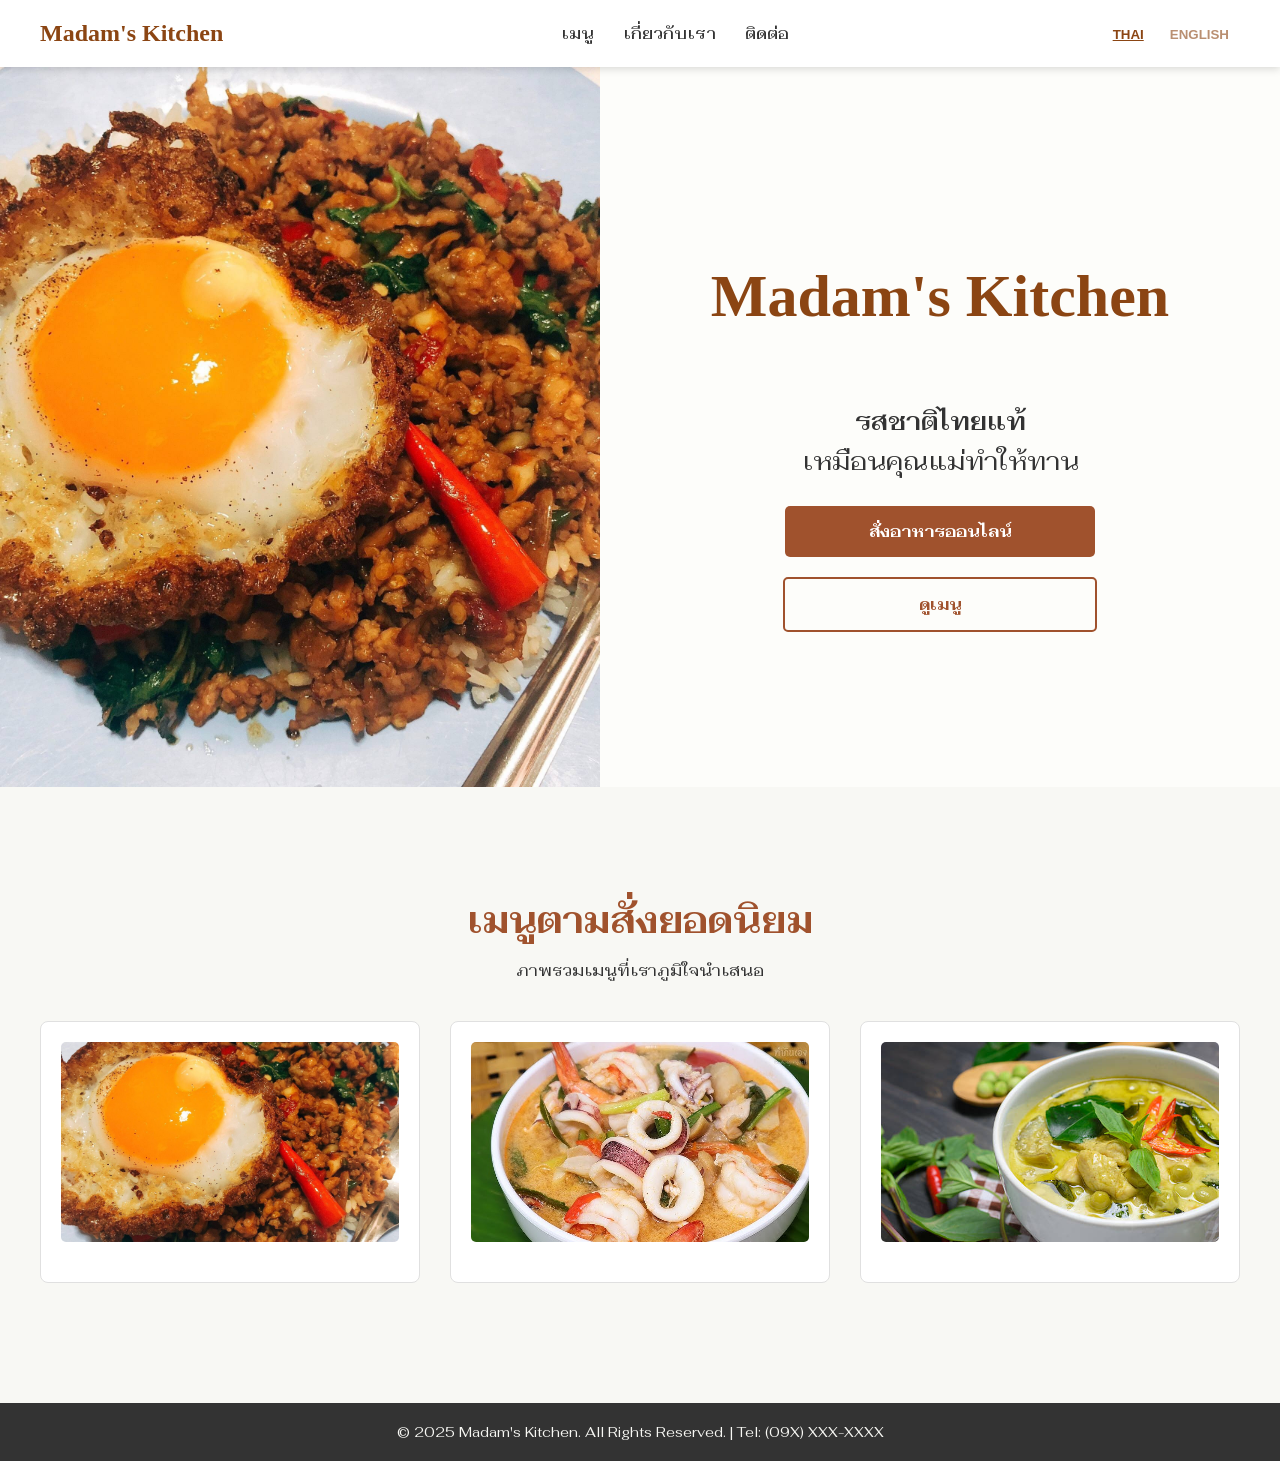
==== index.html @ d5013abd "madam" ====
<!DOCTYPE html>
<html lang="th">
<head>
    <meta charset="UTF-8">
    <meta name="viewport" content="width=device-width, initial-scale=1.0">
    <title>Madam's Kitchen - Authentic Thai Flavors</title>
    <link rel="stylesheet" href="style.css">
</head>
<body>

    <header class="header">
        <div class="logo">Madam's Kitchen</div>
        <nav class="nav">
            <a href="#menu" class="nav-link" data-i18n-key="nav_menu">Menu / เมนู</a>
            <a href="#about" class="nav-link" data-i18n-key="nav_about">About / เกี่ยวกับเรา</a>
            <a href="#contact" class="nav-link" data-i18n-key="nav_contact">Contact / ติดต่อ</a>
        </nav>
        <div class="language-switcher">
            <button id="lang-th" class="lang-btn active" data-lang="th">THAI</button> 
            <button id="lang-en" class="lang-btn" data-lang="en">ENGLISH</button>
        </div>
    </header>

    <section class="hero-section">
        <div class="hero-image-container"></div> 
        
        <div class="hero-content">
            <h1 class="logo" style="font-size: 60px;">Madam's Kitchen</h1>
            
            <p class="hero-slogan" data-i18n-key="slogan_line1"></p>
            <p class="hero-slogan" data-i18n-key="slogan_line2"></p>
            
            <a href="#order" class="cta-button cta-order" data-i18n-key="cta_order">ORDER ONLINE / สั่งอาหาร</a>
            
            <a href="#menu" class="cta-button cta-menu" data-i18n-key="cta_menu">VIEW MENU / ดูเมนู</a>
        </div>
    </section>
        <section id="menu" class="menu-section">
    <h2 data-i18n-key="menu_title">Our Popular A La Carte Dishes / เมนูตามสั่งยอดนิยม</h2>
    <p data-i18n-key="menu_subtitle">ภาพรวมเมนูที่เราภูมิใจนำเสนอ / A quick look at our signature dishes.</p>
    
    <div class="menu-grid">
        <div class="menu-item">
            <img src="/img/padkrapaokaidao.jpg" alt="Pad Krapao">
        </div>

            <div class="menu-item">
            <img src="/img/tomyam.jpg" alt="Tom Yum Goong">
        </div>

        <div class="menu-item">
            <img src="/img/greencuury.jpg" alt="Green Curry">
            </div>
    </div>
    </iv>
</section>
   

    <footer class="footer">
        © 2025 Madam's Kitchen. All Rights Reserved. | Tel: (09X) XXX-XXXX
    </footer>

    <script src="script.js"></script> 
</body>
</html>
---- style.css ----
@import url('https://fonts.googleapis.com/css2?family=Fahkwang:ital,wght@0,200;0,300;0,400;0,500;0,600;0,700;1,200;1,300;1,400;1,500;1,600;1,700&display=swap');

/* Global Styles */
body {
    font-family: "Fahkwang", sans-serif;
    margin: 0;
    padding: 0;
    background-color: #F8F8F4; /* สีครีมนวล */
    color: #333;
}
.logo {
    font-family: 'Georgia', serif; /* ใช้ฟอนต์ที่ดูหรูหราสำหรับโลโก้ */
    font-size: 24px;
    font-weight: bold;
    color: #8B4513; /* สีน้ำตาลเข้ม */
}

/* Header / Navigation */
.header {
    /* เพิ่ม: ทำให้ Header ติดอยู่ด้านบนเมื่อเลื่อนหน้าจอ */
    position: sticky; 
    top: 0;
    z-index: 1000; /* ให้ Header อยู่เหนือองค์ประกอบอื่นๆ */
    
    display: flex;
    justify-content: space-between;
    align-items: center;
    padding: 20px 40px;
    background-color: #FFFFFF;
    box-shadow: 0 2px 8px rgba(0,0,0,0.15); /* เพิ่มเงาให้ดูโดดเด่น */
}
.nav a {
    margin-left: 25px;
    text-decoration: none;
    color: #333;
    font-weight: 500;
    transition: color 0.3s ease;
}
.nav a:hover {
    color: #A0522D;
}
.lang-btn {
    border: none;
    background: none;
    color: #8B4513;
    font-weight: bold;
    cursor: pointer;
    margin: 0 5px;
    opacity: 0.6;
    transition: opacity 0.3s ease;
}
.lang-btn.active {
    opacity: 1;
    text-decoration: underline;
}

/* Hero Section */
.hero-section {
    display: flex;
    min-height: 80vh;
    background-color: #F8F8F4;
}
.hero-image-container {
    flex: 1;
    /* ตัวอย่างการใช้รูปภาพผัดกะเพราเป็นพื้นหลัง */
    background-image: url('/img/padkrapaokaidao.jpg'); 
    background-size: cover;
    background-position: center;
}
.hero-content {
    flex: 1;
    display: flex;
    flex-direction: column;
    justify-content: center;
    align-items: center;
    padding: 40px;
    text-align: center;
    background-color: #FDFDFA;
}

/* ------------------------------------------------ */
/* การปรับปรุง: ขนาดตัวอักษร 'พอดีๆ' สำหรับสโลแกน */
/* ------------------------------------------------ */

.hero-slogan {
    font-size: 25px; /* ปรับลดลงมา (เดิม 40px) */
    font-weight: 600; 
    margin-bottom: 20px;
    color: #333;
    line-height: 1.2;
}

/* สโลแกนบรรทัดที่สอง (ใช้สำหรับ 'Just Like Mom's Cooking' หรือ 'เหมือนคุณแม่ทำให้ทาน') */
.hero-slogan + .hero-slogan {
    margin-top: -10px; 
    font-size: 25px; /* ปรับลดลงมา (เดิม 36px) */
    font-weight: 400; 
}

/* ------------------------------------------------ */


/* --- ANIMATIONS (ลูกเล่นเคลื่อนไหว) --- */

@keyframes cardPulse {
    0% { transform: scale(1); }
    50% { transform: scale(1.01); } /* ขยาย 1% ของขนาดการ์ดทั้งหมด */
    100% { transform: scale(1); }
}

@keyframes subtleBounce {
    0%, 100% { transform: translateY(0); }
    50% { transform: translateY(-5px); }
}



.cta-button {
    display: block;
    width: 250px;
    padding: 15px 30px;
    margin: 10px 0;
    text-decoration: none;
    border-radius: 5px;
    font-weight: bold;
    text-transform: uppercase;
    transition: background-color 0.3s ease, transform 0.2s ease, box-shadow 0.3s ease; 
}
.cta-order {
    background-color: #A0522D; /* สีน้ำตาลอบอุ่น */
    color: white;
    /* เรียกใช้ Animation เด้งดึง */
    animation: subtleBounce 2s ease-in-out infinite; 
}
.cta-order:hover {
    background-color: #8B4513; 
    transform: scale(1.05); 
    box-shadow: 0 5px 15px rgba(0, 0, 0, 0.3); 
    animation: none; /* หยุด animation เมื่อชี้ */
}
.cta-menu {
    background-color: transparent;
    color: #A0522D;
    border: 2px solid #A0522D;
}
.cta-menu:hover {
    background-color: #A0522D;
    color: white;
    transform: scale(1.05);
}

.menu-section {
    padding: 80px 40px;
    text-align: center;
}
.menu-section h2 {
    color: #A0522D;
    font-size: 36px;
    margin-bottom: 10px;
}
.menu-grid {
    display: flex;
    justify-content: center;
    gap: 30px; /* ระยะห่างระหว่างเมนู */
    max-width: 1200px;
    margin: 40px auto;
}
.menu-item {
    width: 30%;
    border: 1px solid #E0E0E0;
    padding: 20px;
    background-color: white;
    border-radius: 8px;
    
    /* คง: Hover Effect Transition */
    transition: transform 0.3s ease, box-shadow 0.3s ease;
    
    /* NEW: เรียกใช้ Animation ให้กับกรอบการ์ด */
    animation: cardPulse 4s ease-in-out infinite; /* ขยายเข้า-ออกช้าๆ ตลอดเวลา */
}
/* 3. ปรับปรุง Hover Effect ของ .menu-item (เพื่อให้มันยังทำงานอยู่) */
.menu-item:hover {
    transform: translateY(-10px) scale(1.02); /* ลอยขึ้นและขยายเล็กน้อยเมื่อชี้ */
    box-shadow: 0 10px 20px rgba(0, 0, 0, 0.2); /* เงาเข้มขึ้น */
    animation: none; /* NEW: หยุด Animation เมื่อผู้ใช้นำเมาส์มาชี้ */
}
.hidden-on-scroll {
    opacity: 0;
    transform: translateY(20px);
    transition: opacity 1s ease-out, transform 0.6s ease-out;
}
.visible-on-scroll {
    opacity: 1;
    transform: translateY(0);
}
/* 2. นำ Animation ไปใช้กับรูปภาพภายในเมนู */
.menu-item img {
    width: 100%;
    height: 200px;
    object-fit: cover;
    border-radius: 5px;
    margin-bottom: 15px;
    /* OLD: ควรลบ animation: menuPulse ...; ออกจากตรงนี้ */
    /* NEW: ไม่ต้องมี animation ตรงนี้แล้ว */
    transition: transform 0.3s ease; /* คง transition ไว้เผื่ออนาคต */
}
.order-item-btn {
    display: inline-block;
    background-color: #38761D; /* สีเขียวสำหรับปุ่มสั่งอาหารย่อย */
    color: white;
    padding: 8px 15px;
    text-decoration: none;
    border-radius: 3px;
    margin-top: 15px;
    transition: background-color 0.3s ease;
}
.order-item-btn:hover {
    background-color: #2F5F17;
}

/* Footer */
.footer {
    text-align: center;
    padding: 20px;
    background-color: #333;
    color: #F8F8F4;
    font-size: 14px;
}
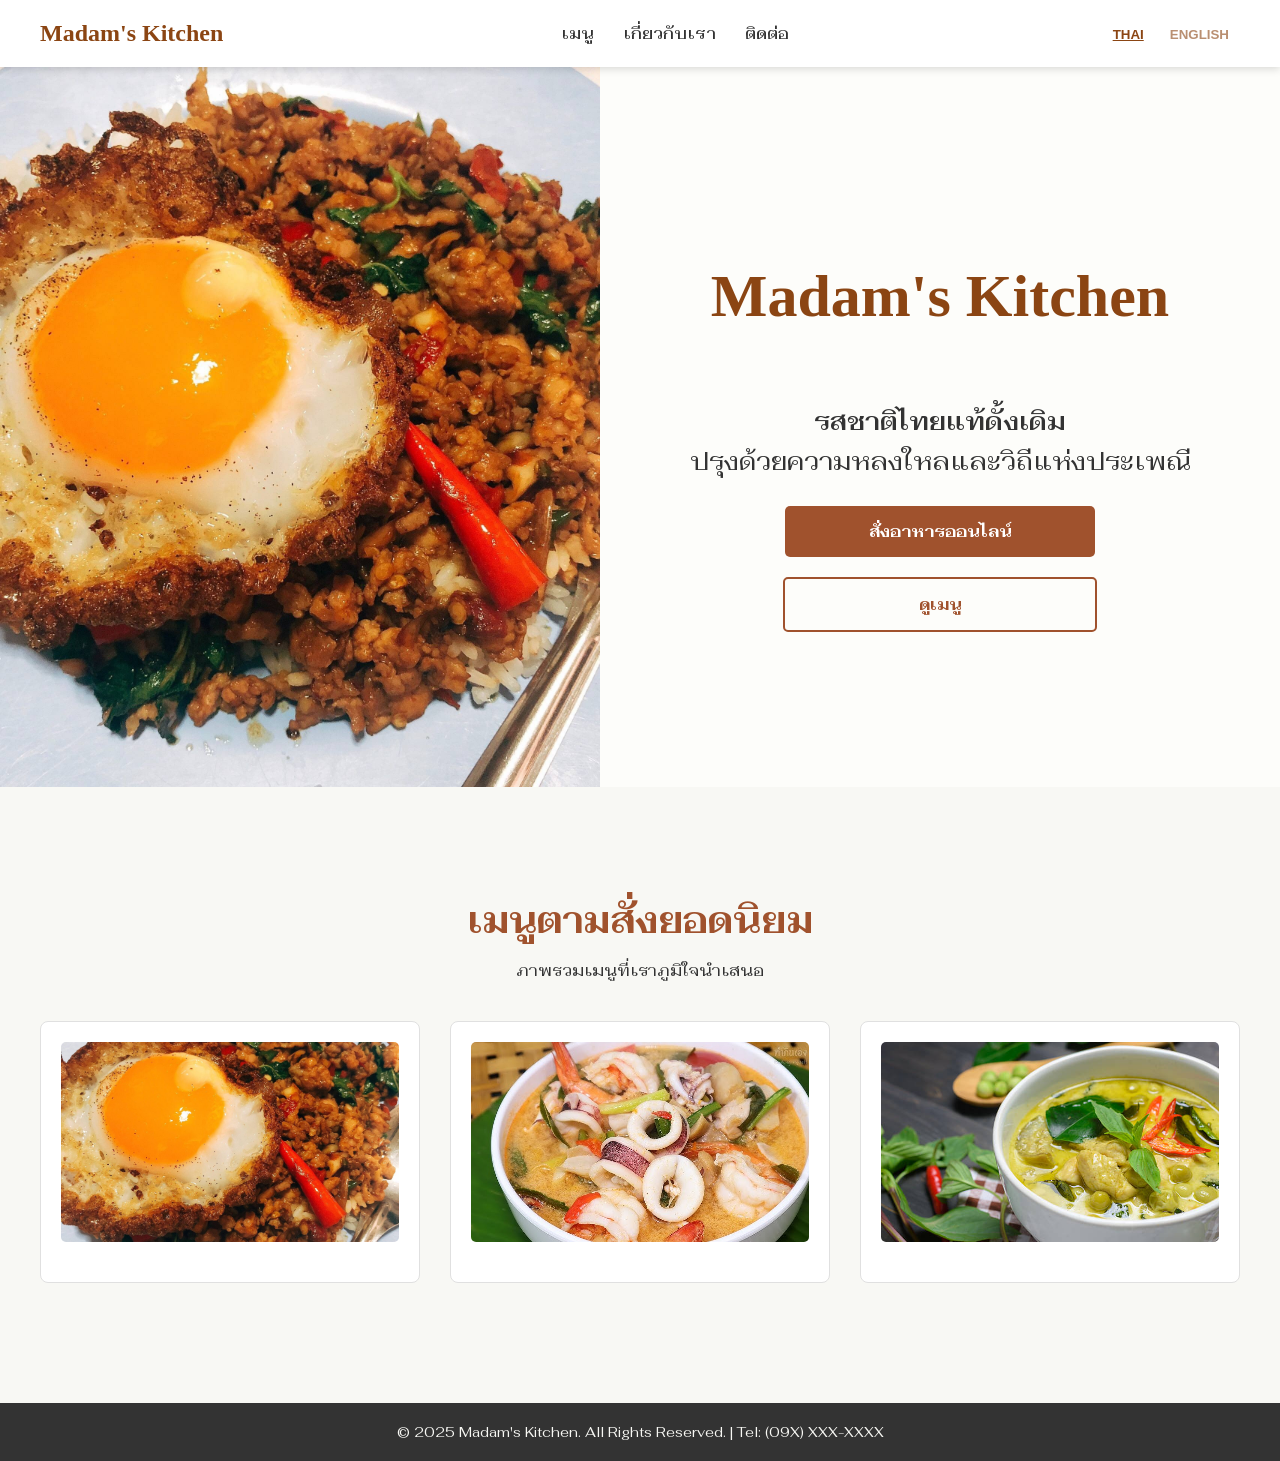
==== commit f9fc531f: "add feature" ====
--- a/index.html
+++ b/index.html
@@ -12,7 +12,7 @@
         <div class="logo">Madam's Kitchen</div>
         <nav class="nav">
             <a href="#menu" class="nav-link" data-i18n-key="nav_menu">Menu / เมนู</a>
-            <a href="#about" class="nav-link" data-i18n-key="nav_about">About / เกี่ยวกับเรา</a>
+            <a href="about.html" class="nav-link" data-i18n-key="nav_about">About / เกี่ยวกับเรา</a>
             <a href="#contact" class="nav-link" data-i18n-key="nav_contact">Contact / ติดต่อ</a>
         </nav>
         <div class="language-switcher">
--- a/style.css
+++ b/style.css
@@ -225,4 +225,1907 @@
     background-color: #333;
     color: #F8F8F4;
     font-size: 14px;
+}
+/* =======================================
+   ABOUT PAGE STYLES
+   ======================================= */
+
+/* General Layout for About Page */
+.about-hero-section {
+    background: linear-gradient(rgba(0, 0, 0, 0.5), rgba(0, 0, 0, 0.5)), url('https://lh3.googleusercontent.com/gps-cs-s/AC9h4noaGdXLCNZooXxOkMKDGhTZ70mOeXvJW_ZXzloVP53eA8R3uisEzXrV6Ipo06kyLERz3EnmHS3CQ6sou1bRCFktmt57Ke5pZePZHvYpDlJt2VNvyXy0I6HNa6mvLW-TSOjyGTkjV7oDtkos=s680-w680-h510-rw') no-repeat center center; /* Replace with an image of a nice kitchen or Thai ingredient spread */
+    background-size: cover;
+    height: 40vh; /* Shorter hero section for inner page */
+    display: flex;
+    justify-content: center;
+    align-items: center;
+    text-align: center;
+    color: white;
+}
+
+.about-hero-content h1 {
+    font-size: 3.5rem;
+    margin-bottom: 0.5rem;
+}
+
+.about-hero-content p {
+    font-size: 1.5rem;
+    font-weight: 300;
+}
+
+/* About Content Section */
+.about-content-section {
+    padding: 60px 5% 80px;
+    max-width: 1200px;
+    margin: 0 auto;
+    line-height: 1.6;
+}
+
+.about-content-section h2 {
+    font-size: 2.5rem;
+    color: #a0522d; /* A rich brown color */
+    margin-bottom: 30px;
+    text-align: center;
+    border-bottom: 2px solid #a0522d;
+    padding-bottom: 10px;
+}
+
+/* Story Container (Image and Text) */
+.story-container {
+    display: flex;
+    gap: 40px;
+    align-items: flex-start;
+    margin-bottom: 60px;
+}
+
+.story-text {
+    flex: 2;
+}
+
+.story-image-container {
+    flex: 1;
+    text-align: center;
+}
+
+.story-image-container img {
+    width: 100%;
+    max-width: 350px;
+    height: auto;
+    border-radius: 8px;
+    box-shadow: 0 4px 10px rgba(0, 0, 0, 0.1);
+    margin-bottom: 10px;
+}
+
+.image-caption {
+    font-style: italic;
+    color: #666;
+    font-size: 0.9rem;
+}
+
+/* Core Values Section */
+.values-container {
+    margin-top: 40px;
+}
+
+.values-container h2 {
+    border: none;
+    margin-bottom: 10px;
+    padding-bottom: 0;
+}
+
+.values-list {
+    list-style: none;
+    padding: 0;
+    display: flex;
+    justify-content: space-around;
+    gap: 20px;
+    text-align: center;
+    margin-top: 30px;
+}
+
+.values-list li {
+    background-color: #fff8e1; /* A light, creamy background */
+    padding: 20px;
+    border-radius: 8px;
+    box-shadow: 0 2px 5px rgba(0, 0, 0, 0.05);
+    flex: 1;
+    min-width: 250px;
+    font-size: 1.1rem;
+}
+
+.values-list strong {
+    display: block;
+    font-size: 1.25rem;
+    color: #8b4513; /* A strong brown color */
+    margin-bottom: 10px;
+}
+
+/* Responsive Adjustments for About Page */
+@media (max-width: 768px) {
+    .story-container {
+        flex-direction: column;
+        align-items: center;
+    }
+
+    .story-text, .story-image-container {
+        flex: none;
+        width: 100%;
+    }
+    
+    .story-image-container img {
+        max-width: 80%;
+    }
+
+    .about-hero-content h1 {
+        font-size: 2.5rem;
+    }
+
+    .about-hero-content p {
+        font-size: 1.2rem;
+    }
+
+    .values-list {
+        flex-direction: column;
+        align-items: center;
+    }
+    
+    .values-list li {
+        width: 80%;
+        min-width: unset;
+    }
+}
+
+/* Ensure the 'active' state for the About link in the header */
+.nav-link.active {
+    border-bottom: 2px solid #a0522d; /* Use your primary color */
+}
+.nav-link.active {
+    border-bottom: 2px solid #a0522d; /* ใช้สีหลักของคุณ */
+}
+/* =======================================
+   ABOUT PAGE ENHANCEMENTS (ลูกเล่น)
+   ======================================= */
+
+/* 1. Parallax Effect for Hero Section */
+.about-hero-section {
+    /* (โค้ดเดิม) */
+    background-attachment: fixed; /* ลูกเล่น Parallax */
+    position: relative; /* เพื่อให้เนื้อหาอยู่เหนือภาพ */
+}
+/* Note: Parallax อาจไม่ทำงานบนมือถือ, เบราว์เซอร์จะเปลี่ยนไปใช้ scroll ปกติ */
+
+
+/* 2. Team Section Styling */
+.team-section {
+    padding: 60px 0;
+    text-align: center;
+    background-color: #fcfbf8; /* สีพื้นหลังอ่อนๆ */
+}
+
+.team-section h2 {
+    color: #a0522d;
+    margin-bottom: 50px;
+    border-bottom: 2px solid #a0522d;
+    display: inline-block;
+}
+
+.team-grid {
+    display: flex;
+    justify-content: center;
+    gap: 30px;
+    max-width: 1200px;
+    margin: 0 auto;
+    padding: 0 20px;
+}
+
+.team-member {
+    flex: 1;
+    background-color: white;
+    padding: 20px;
+    border-radius: 10px;
+    box-shadow: 0 4px 15px rgba(0, 0, 0, 0.08);
+    transition: transform 0.3s ease;
+    min-width: 250px;
+}
+
+.team-member:hover {
+    transform: translateY(-5px); /* ลูกเล่นยกตัวขึ้นเมื่อเอาเมาส์มาวาง */
+    box-shadow: 0 8px 20px rgba(0, 0, 0, 0.1);
+}
+
+.member-photo-container {
+    width: 150px;
+    height: 150px;
+    margin: 0 auto 15px;
+    overflow: hidden;
+    border-radius: 50%;
+    border: 4px solid #f0e68c; /* สีเหลืองทอง */
+}
+
+.member-photo-container img {
+    width: 100%;
+    height: 100%;
+    object-fit: cover;
+}
+
+.team-member h3 {
+    font-size: 1.5rem;
+    color: #8b4513;
+    margin-bottom: 5px;
+}
+
+.member-role {
+    color: #a0522d;
+    font-style: italic;
+    margin-bottom: 15px;
+}
+
+.member-bio {
+    font-size: 0.95rem;
+    color: #555;
+}
+
+/* Responsive for Team Section */
+@media (max-width: 992px) {
+    .team-grid {
+        flex-wrap: wrap;
+    }
+    .team-member {
+        flex: 1 1 calc(50% - 30px); /* แสดง 2 คอลัมน์ */
+    }
+}
+
+@media (max-width: 600px) {
+    .team-member {
+        flex: 1 1 100%; /* แสดง 1 คอลัมน์ */
+    }
+}/* =======================================
+   ABOUT PAGE ENHANCEMENTS (ลูกเล่น)
+   ======================================= */
+
+/* 1. Parallax Effect for Hero Section */
+.about-hero-section {
+    /* (โค้ดเดิม) */
+    background-attachment: fixed; /* ลูกเล่น Parallax */
+    position: relative; /* เพื่อให้เนื้อหาอยู่เหนือภาพ */
+}
+/* Note: Parallax อาจไม่ทำงานบนมือถือ, เบราว์เซอร์จะเปลี่ยนไปใช้ scroll ปกติ */
+
+
+/* 2. Team Section Styling */
+.team-section {
+    padding: 60px 0;
+    text-align: center;
+    background-color: #fcfbf8; /* สีพื้นหลังอ่อนๆ */
+}
+
+.team-section h2 {
+    color: #a0522d;
+    margin-bottom: 50px;
+    border-bottom: 2px solid #a0522d;
+    display: inline-block;
+}
+
+.team-grid {
+    display: flex;
+    justify-content: center;
+    gap: 30px;
+    max-width: 1200px;
+    margin: 0 auto;
+    padding: 0 20px;
+}
+
+.team-member {
+    flex: 1;
+    background-color: white;
+    padding: 20px;
+    border-radius: 10px;
+    box-shadow: 0 4px 15px rgba(0, 0, 0, 0.08);
+    transition: transform 0.3s ease;
+    min-width: 250px;
+}
+
+.team-member:hover {
+    transform: translateY(-5px); /* ลูกเล่นยกตัวขึ้นเมื่อเอาเมาส์มาวาง */
+    box-shadow: 0 8px 20px rgba(0, 0, 0, 0.1);
+}
+
+.member-photo-container {
+    width: 150px;
+    height: 150px;
+    margin: 0 auto 15px;
+    overflow: hidden;
+    border-radius: 50%;
+    border: 4px solid #f0e68c; /* สีเหลืองทอง */
+}
+
+.member-photo-container img {
+    width: 100%;
+    height: 100%;
+    object-fit: cover;
+}
+
+.team-member h3 {
+    font-size: 1.5rem;
+    color: #8b4513;
+    margin-bottom: 5px;
+}
+
+.member-role {
+    color: #a0522d;
+    font-style: italic;
+    margin-bottom: 15px;
+}
+
+.member-bio {
+    font-size: 0.95rem;
+    color: #555;
+}
+
+/* Responsive for Team Section */
+@media (max-width: 992px) {
+    .team-grid {
+        flex-wrap: wrap;
+    }
+    .team-member {
+        flex: 1 1 calc(50% - 30px); /* แสดง 2 คอลัมน์ */
+    }
+}
+
+@media (max-width: 600px) {
+    .team-member {
+        flex: 1 1 100%; /* แสดง 1 คอลัมน์ */
+    }
+}/* =======================================
+   ABOUT PAGE ENHANCEMENTS (ลูกเล่น)
+   ======================================= */
+
+/* 1. Parallax Effect for Hero Section */
+.about-hero-section {
+    /* (โค้ดเดิม) */
+    background-attachment: fixed; /* ลูกเล่น Parallax */
+    position: relative; /* เพื่อให้เนื้อหาอยู่เหนือภาพ */
+}
+/* Note: Parallax อาจไม่ทำงานบนมือถือ, เบราว์เซอร์จะเปลี่ยนไปใช้ scroll ปกติ */
+
+
+/* 2. Team Section Styling */
+.team-section {
+    padding: 60px 0;
+    text-align: center;
+    background-color: #fcfbf8; /* สีพื้นหลังอ่อนๆ */
+}
+
+.team-section h2 {
+    color: #a0522d;
+    margin-bottom: 50px;
+    border-bottom: 2px solid #a0522d;
+    display: inline-block;
+}
+
+.team-grid {
+    display: flex;
+    justify-content: center;
+    gap: 30px;
+    max-width: 1200px;
+    margin: 0 auto;
+    padding: 0 20px;
+}
+
+.team-member {
+    flex: 1;
+    background-color: white;
+    padding: 20px;
+    border-radius: 10px;
+    box-shadow: 0 4px 15px rgba(0, 0, 0, 0.08);
+    transition: transform 0.3s ease;
+    min-width: 250px;
+}
+
+.team-member:hover {
+    transform: translateY(-5px); /* ลูกเล่นยกตัวขึ้นเมื่อเอาเมาส์มาวาง */
+    box-shadow: 0 8px 20px rgba(0, 0, 0, 0.1);
+}
+
+.member-photo-container {
+    width: 150px;
+    height: 150px;
+    margin: 0 auto 15px;
+    overflow: hidden;
+    border-radius: 50%;
+    border: 4px solid #f0e68c; /* สีเหลืองทอง */
+}
+
+.member-photo-container img {
+    width: 100%;
+    height: 100%;
+    object-fit: cover;
+}
+
+.team-member h3 {
+    font-size: 1.5rem;
+    color: #8b4513;
+    margin-bottom: 5px;
+}
+
+.member-role {
+    color: #a0522d;
+    font-style: italic;
+    margin-bottom: 15px;
+}
+
+.member-bio {
+    font-size: 0.95rem;
+    color: #555;
+}
+
+/* Responsive for Team Section */
+@media (max-width: 992px) {
+    .team-grid {
+        flex-wrap: wrap;
+    }
+    .team-member {
+        flex: 1 1 calc(50% - 30px); /* แสดง 2 คอลัมน์ */
+    }
+}
+
+@media (max-width: 600px) {
+    .team-member {
+        flex: 1 1 100%; /* แสดง 1 คอลัมน์ */
+    }
+}/* =======================================
+   ABOUT PAGE ENHANCEMENTS (ลูกเล่น)
+   ======================================= */
+
+/* 1. Parallax Effect for Hero Section */
+.about-hero-section {
+    /* (โค้ดเดิม) */
+    background-attachment: fixed; /* ลูกเล่น Parallax */
+    position: relative; /* เพื่อให้เนื้อหาอยู่เหนือภาพ */
+}
+/* Note: Parallax อาจไม่ทำงานบนมือถือ, เบราว์เซอร์จะเปลี่ยนไปใช้ scroll ปกติ */
+
+
+/* 2. Team Section Styling */
+.team-section {
+    padding: 60px 0;
+    text-align: center;
+    background-color: #fcfbf8; /* สีพื้นหลังอ่อนๆ */
+}
+
+.team-section h2 {
+    color: #a0522d;
+    margin-bottom: 50px;
+    border-bottom: 2px solid #a0522d;
+    display: inline-block;
+}
+
+.team-grid {
+    display: flex;
+    justify-content: center;
+    gap: 30px;
+    max-width: 1200px;
+    margin: 0 auto;
+    padding: 0 20px;
+}
+
+.team-member {
+    flex: 1;
+    background-color: white;
+    padding: 20px;
+    border-radius: 10px;
+    box-shadow: 0 4px 15px rgba(0, 0, 0, 0.08);
+    transition: transform 0.3s ease;
+    min-width: 250px;
+}
+
+.team-member:hover {
+    transform: translateY(-5px); /* ลูกเล่นยกตัวขึ้นเมื่อเอาเมาส์มาวาง */
+    box-shadow: 0 8px 20px rgba(0, 0, 0, 0.1);
+}
+
+.member-photo-container {
+    width: 150px;
+    height: 150px;
+    margin: 0 auto 15px;
+    overflow: hidden;
+    border-radius: 50%;
+    border: 4px solid #f0e68c; /* สีเหลืองทอง */
+}
+
+.member-photo-container img {
+    width: 100%;
+    height: 100%;
+    object-fit: cover;
+}
+
+.team-member h3 {
+    font-size: 1.5rem;
+    color: #8b4513;
+    margin-bottom: 5px;
+}
+
+.member-role {
+    color: #a0522d;
+    font-style: italic;
+    margin-bottom: 15px;
+}
+
+.member-bio {
+    font-size: 0.95rem;
+    color: #555;
+}
+
+/* Responsive for Team Section */
+@media (max-width: 992px) {
+    .team-grid {
+        flex-wrap: wrap;
+    }
+    .team-member {
+        flex: 1 1 calc(50% - 30px); /* แสดง 2 คอลัมน์ */
+    }
+}
+
+@media (max-width: 600px) {
+    .team-member {
+        flex: 1 1 100%; /* แสดง 1 คอลัมน์ */
+    }
+}/* =======================================
+   ABOUT PAGE ENHANCEMENTS (ลูกเล่น)
+   ======================================= */
+
+/* 1. Parallax Effect for Hero Section */
+.about-hero-section {
+    /* (โค้ดเดิม) */
+    background-attachment: fixed; /* ลูกเล่น Parallax */
+    position: relative; /* เพื่อให้เนื้อหาอยู่เหนือภาพ */
+}
+/* Note: Parallax อาจไม่ทำงานบนมือถือ, เบราว์เซอร์จะเปลี่ยนไปใช้ scroll ปกติ */
+
+
+/* 2. Team Section Styling */
+.team-section {
+    padding: 60px 0;
+    text-align: center;
+    background-color: #fcfbf8; /* สีพื้นหลังอ่อนๆ */
+}
+
+.team-section h2 {
+    color: #a0522d;
+    margin-bottom: 50px;
+    border-bottom: 2px solid #a0522d;
+    display: inline-block;
+}
+
+.team-grid {
+    display: flex;
+    justify-content: center;
+    gap: 30px;
+    max-width: 1200px;
+    margin: 0 auto;
+    padding: 0 20px;
+}
+
+.team-member {
+    flex: 1;
+    background-color: white;
+    padding: 20px;
+    border-radius: 10px;
+    box-shadow: 0 4px 15px rgba(0, 0, 0, 0.08);
+    transition: transform 0.3s ease;
+    min-width: 250px;
+}
+
+.team-member:hover {
+    transform: translateY(-5px); /* ลูกเล่นยกตัวขึ้นเมื่อเอาเมาส์มาวาง */
+    box-shadow: 0 8px 20px rgba(0, 0, 0, 0.1);
+}
+
+.member-photo-container {
+    width: 150px;
+    height: 150px;
+    margin: 0 auto 15px;
+    overflow: hidden;
+    border-radius: 50%;
+    border: 4px solid #f0e68c; /* สีเหลืองทอง */
+}
+
+.member-photo-container img {
+    width: 100%;
+    height: 100%;
+    object-fit: cover;
+}
+
+.team-member h3 {
+    font-size: 1.5rem;
+    color: #8b4513;
+    margin-bottom: 5px;
+}
+
+.member-role {
+    color: #a0522d;
+    font-style: italic;
+    margin-bottom: 15px;
+}
+
+.member-bio {
+    font-size: 0.95rem;
+    color: #555;
+}
+
+/* Responsive for Team Section */
+@media (max-width: 992px) {
+    .team-grid {
+        flex-wrap: wrap;
+    }
+    .team-member {
+        flex: 1 1 calc(50% - 30px); /* แสดง 2 คอลัมน์ */
+    }
+}
+
+@media (max-width: 600px) {
+    .team-member {
+        flex: 1 1 100%; /* แสดง 1 คอลัมน์ */
+    }
+}/* =======================================
+   ABOUT PAGE ENHANCEMENTS (ลูกเล่น)
+   ======================================= */
+
+/* 1. Parallax Effect for Hero Section */
+.about-hero-section {
+    /* (โค้ดเดิม) */
+    background-attachment: fixed; /* ลูกเล่น Parallax */
+    position: relative; /* เพื่อให้เนื้อหาอยู่เหนือภาพ */
+}
+/* Note: Parallax อาจไม่ทำงานบนมือถือ, เบราว์เซอร์จะเปลี่ยนไปใช้ scroll ปกติ */
+
+
+/* 2. Team Section Styling */
+.team-section {
+    padding: 60px 0;
+    text-align: center;
+    background-color: #fcfbf8; /* สีพื้นหลังอ่อนๆ */
+}
+
+.team-section h2 {
+    color: #a0522d;
+    margin-bottom: 50px;
+    border-bottom: 2px solid #a0522d;
+    display: inline-block;
+}
+
+.team-grid {
+    display: flex;
+    justify-content: center;
+    gap: 30px;
+    max-width: 1200px;
+    margin: 0 auto;
+    padding: 0 20px;
+}
+
+.team-member {
+    flex: 1;
+    background-color: white;
+    padding: 20px;
+    border-radius: 10px;
+    box-shadow: 0 4px 15px rgba(0, 0, 0, 0.08);
+    transition: transform 0.3s ease;
+    min-width: 250px;
+}
+
+.team-member:hover {
+    transform: translateY(-5px); /* ลูกเล่นยกตัวขึ้นเมื่อเอาเมาส์มาวาง */
+    box-shadow: 0 8px 20px rgba(0, 0, 0, 0.1);
+}
+
+.member-photo-container {
+    width: 150px;
+    height: 150px;
+    margin: 0 auto 15px;
+    overflow: hidden;
+    border-radius: 50%;
+    border: 4px solid #f0e68c; /* สีเหลืองทอง */
+}
+
+.member-photo-container img {
+    width: 100%;
+    height: 100%;
+    object-fit: cover;
+}
+
+.team-member h3 {
+    font-size: 1.5rem;
+    color: #8b4513;
+    margin-bottom: 5px;
+}
+
+.member-role {
+    color: #a0522d;
+    font-style: italic;
+    margin-bottom: 15px;
+}
+
+.member-bio {
+    font-size: 0.95rem;
+    color: #555;
+}
+
+/* Responsive for Team Section */
+@media (max-width: 992px) {
+    .team-grid {
+        flex-wrap: wrap;
+    }
+    .team-member {
+        flex: 1 1 calc(50% - 30px); /* แสดง 2 คอลัมน์ */
+    }
+}
+
+@media (max-width: 600px) {
+    .team-member {
+        flex: 1 1 100%; /* แสดง 1 คอลัมน์ */
+    }
+}/* =======================================
+   ABOUT PAGE ENHANCEMENTS (ลูกเล่น)
+   ======================================= */
+
+/* 1. Parallax Effect for Hero Section */
+.about-hero-section {
+    /* (โค้ดเดิม) */
+    background-attachment: fixed; /* ลูกเล่น Parallax */
+    position: relative; /* เพื่อให้เนื้อหาอยู่เหนือภาพ */
+}
+/* Note: Parallax อาจไม่ทำงานบนมือถือ, เบราว์เซอร์จะเปลี่ยนไปใช้ scroll ปกติ */
+
+
+/* 2. Team Section Styling */
+.team-section {
+    padding: 60px 0;
+    text-align: center;
+    background-color: #fcfbf8; /* สีพื้นหลังอ่อนๆ */
+}
+
+.team-section h2 {
+    color: #a0522d;
+    margin-bottom: 50px;
+    border-bottom: 2px solid #a0522d;
+    display: inline-block;
+}
+
+.team-grid {
+    display: flex;
+    justify-content: center;
+    gap: 30px;
+    max-width: 1200px;
+    margin: 0 auto;
+    padding: 0 20px;
+}
+
+.team-member {
+    flex: 1;
+    background-color: white;
+    padding: 20px;
+    border-radius: 10px;
+    box-shadow: 0 4px 15px rgba(0, 0, 0, 0.08);
+    transition: transform 0.3s ease;
+    min-width: 250px;
+}
+
+.team-member:hover {
+    transform: translateY(-5px); /* ลูกเล่นยกตัวขึ้นเมื่อเอาเมาส์มาวาง */
+    box-shadow: 0 8px 20px rgba(0, 0, 0, 0.1);
+}
+
+.member-photo-container {
+    width: 150px;
+    height: 150px;
+    margin: 0 auto 15px;
+    overflow: hidden;
+    border-radius: 50%;
+    border: 4px solid #f0e68c; /* สีเหลืองทอง */
+}
+
+.member-photo-container img {
+    width: 100%;
+    height: 100%;
+    object-fit: cover;
+}
+
+.team-member h3 {
+    font-size: 1.5rem;
+    color: #8b4513;
+    margin-bottom: 5px;
+}
+
+.member-role {
+    color: #a0522d;
+    font-style: italic;
+    margin-bottom: 15px;
+}
+
+.member-bio {
+    font-size: 0.95rem;
+    color: #555;
+}
+
+/* Responsive for Team Section */
+@media (max-width: 992px) {
+    .team-grid {
+        flex-wrap: wrap;
+    }
+    .team-member {
+        flex: 1 1 calc(50% - 30px); /* แสดง 2 คอลัมน์ */
+    }
+}
+
+@media (max-width: 600px) {
+    .team-member {
+        flex: 1 1 100%; /* แสดง 1 คอลัมน์ */
+    }
+}/* =======================================
+   ABOUT PAGE ENHANCEMENTS (ลูกเล่น)
+   ======================================= */
+
+/* 1. Parallax Effect for Hero Section */
+.about-hero-section {
+    /* (โค้ดเดิม) */
+    background-attachment: fixed; /* ลูกเล่น Parallax */
+    position: relative; /* เพื่อให้เนื้อหาอยู่เหนือภาพ */
+}
+/* Note: Parallax อาจไม่ทำงานบนมือถือ, เบราว์เซอร์จะเปลี่ยนไปใช้ scroll ปกติ */
+
+
+/* 2. Team Section Styling */
+.team-section {
+    padding: 60px 0;
+    text-align: center;
+    background-color: #fcfbf8; /* สีพื้นหลังอ่อนๆ */
+}
+
+.team-section h2 {
+    color: #a0522d;
+    margin-bottom: 50px;
+    border-bottom: 2px solid #a0522d;
+    display: inline-block;
+}
+
+.team-grid {
+    display: flex;
+    justify-content: center;
+    gap: 30px;
+    max-width: 1200px;
+    margin: 0 auto;
+    padding: 0 20px;
+}
+
+.team-member {
+    flex: 1;
+    background-color: white;
+    padding: 20px;
+    border-radius: 10px;
+    box-shadow: 0 4px 15px rgba(0, 0, 0, 0.08);
+    transition: transform 0.3s ease;
+    min-width: 250px;
+}
+
+.team-member:hover {
+    transform: translateY(-5px); /* ลูกเล่นยกตัวขึ้นเมื่อเอาเมาส์มาวาง */
+    box-shadow: 0 8px 20px rgba(0, 0, 0, 0.1);
+}
+
+.member-photo-container {
+    width: 150px;
+    height: 150px;
+    margin: 0 auto 15px;
+    overflow: hidden;
+    border-radius: 50%;
+    border: 4px solid #f0e68c; /* สีเหลืองทอง */
+}
+
+.member-photo-container img {
+    width: 100%;
+    height: 100%;
+    object-fit: cover;
+}
+
+.team-member h3 {
+    font-size: 1.5rem;
+    color: #8b4513;
+    margin-bottom: 5px;
+}
+
+.member-role {
+    color: #a0522d;
+    font-style: italic;
+    margin-bottom: 15px;
+}
+
+.member-bio {
+    font-size: 0.95rem;
+    color: #555;
+}
+
+/* Responsive for Team Section */
+@media (max-width: 992px) {
+    .team-grid {
+        flex-wrap: wrap;
+    }
+    .team-member {
+        flex: 1 1 calc(50% - 30px); /* แสดง 2 คอลัมน์ */
+    }
+}
+
+@media (max-width: 600px) {
+    .team-member {
+        flex: 1 1 100%; /* แสดง 1 คอลัมน์ */
+    }
+}/* =======================================
+   ABOUT PAGE ENHANCEMENTS (ลูกเล่น)
+   ======================================= */
+
+/* 1. Parallax Effect for Hero Section */
+.about-hero-section {
+    /* (โค้ดเดิม) */
+    background-attachment: fixed; /* ลูกเล่น Parallax */
+    position: relative; /* เพื่อให้เนื้อหาอยู่เหนือภาพ */
+}
+/* Note: Parallax อาจไม่ทำงานบนมือถือ, เบราว์เซอร์จะเปลี่ยนไปใช้ scroll ปกติ */
+
+
+/* 2. Team Section Styling */
+.team-section {
+    padding: 60px 0;
+    text-align: center;
+    background-color: #fcfbf8; /* สีพื้นหลังอ่อนๆ */
+}
+
+.team-section h2 {
+    color: #a0522d;
+    margin-bottom: 50px;
+    border-bottom: 2px solid #a0522d;
+    display: inline-block;
+}
+
+.team-grid {
+    display: flex;
+    justify-content: center;
+    gap: 30px;
+    max-width: 1200px;
+    margin: 0 auto;
+    padding: 0 20px;
+}
+
+.team-member {
+    flex: 1;
+    background-color: white;
+    padding: 20px;
+    border-radius: 10px;
+    box-shadow: 0 4px 15px rgba(0, 0, 0, 0.08);
+    transition: transform 0.3s ease;
+    min-width: 250px;
+}
+
+.team-member:hover {
+    transform: translateY(-5px); /* ลูกเล่นยกตัวขึ้นเมื่อเอาเมาส์มาวาง */
+    box-shadow: 0 8px 20px rgba(0, 0, 0, 0.1);
+}
+
+.member-photo-container {
+    width: 150px;
+    height: 150px;
+    margin: 0 auto 15px;
+    overflow: hidden;
+    border-radius: 50%;
+    border: 4px solid #f0e68c; /* สีเหลืองทอง */
+}
+
+.member-photo-container img {
+    width: 100%;
+    height: 100%;
+    object-fit: cover;
+}
+
+.team-member h3 {
+    font-size: 1.5rem;
+    color: #8b4513;
+    margin-bottom: 5px;
+}
+
+.member-role {
+    color: #a0522d;
+    font-style: italic;
+    margin-bottom: 15px;
+}
+
+.member-bio {
+    font-size: 0.95rem;
+    color: #555;
+}
+
+/* Responsive for Team Section */
+@media (max-width: 992px) {
+    .team-grid {
+        flex-wrap: wrap;
+    }
+    .team-member {
+        flex: 1 1 calc(50% - 30px); /* แสดง 2 คอลัมน์ */
+    }
+}
+
+@media (max-width: 600px) {
+    .team-member {
+        flex: 1 1 100%; /* แสดง 1 คอลัมน์ */
+    }
+}/* =======================================
+   ABOUT PAGE ENHANCEMENTS (ลูกเล่น)
+   ======================================= */
+
+/* 1. Parallax Effect for Hero Section */
+.about-hero-section {
+    /* (โค้ดเดิม) */
+    background-attachment: fixed; /* ลูกเล่น Parallax */
+    position: relative; /* เพื่อให้เนื้อหาอยู่เหนือภาพ */
+}
+/* Note: Parallax อาจไม่ทำงานบนมือถือ, เบราว์เซอร์จะเปลี่ยนไปใช้ scroll ปกติ */
+
+
+/* 2. Team Section Styling */
+.team-section {
+    padding: 60px 0;
+    text-align: center;
+    background-color: #fcfbf8; /* สีพื้นหลังอ่อนๆ */
+}
+
+.team-section h2 {
+    color: #a0522d;
+    margin-bottom: 50px;
+    border-bottom: 2px solid #a0522d;
+    display: inline-block;
+}
+
+.team-grid {
+    display: flex;
+    justify-content: center;
+    gap: 30px;
+    max-width: 1200px;
+    margin: 0 auto;
+    padding: 0 20px;
+}
+
+.team-member {
+    flex: 1;
+    background-color: white;
+    padding: 20px;
+    border-radius: 10px;
+    box-shadow: 0 4px 15px rgba(0, 0, 0, 0.08);
+    transition: transform 0.3s ease;
+    min-width: 250px;
+}
+
+.team-member:hover {
+    transform: translateY(-5px); /* ลูกเล่นยกตัวขึ้นเมื่อเอาเมาส์มาวาง */
+    box-shadow: 0 8px 20px rgba(0, 0, 0, 0.1);
+}
+
+.member-photo-container {
+    width: 150px;
+    height: 150px;
+    margin: 0 auto 15px;
+    overflow: hidden;
+    border-radius: 50%;
+    border: 4px solid #f0e68c; /* สีเหลืองทอง */
+}
+
+.member-photo-container img {
+    width: 100%;
+    height: 100%;
+    object-fit: cover;
+}
+
+.team-member h3 {
+    font-size: 1.5rem;
+    color: #8b4513;
+    margin-bottom: 5px;
+}
+
+.member-role {
+    color: #a0522d;
+    font-style: italic;
+    margin-bottom: 15px;
+}
+
+.member-bio {
+    font-size: 0.95rem;
+    color: #555;
+}
+
+/* Responsive for Team Section */
+@media (max-width: 992px) {
+    .team-grid {
+        flex-wrap: wrap;
+    }
+    .team-member {
+        flex: 1 1 calc(50% - 30px); /* แสดง 2 คอลัมน์ */
+    }
+}
+
+@media (max-width: 600px) {
+    .team-member {
+        flex: 1 1 100%; /* แสดง 1 คอลัมน์ */
+    }
+}/* =======================================
+   ABOUT PAGE ENHANCEMENTS (ลูกเล่น)
+   ======================================= */
+
+/* 1. Parallax Effect for Hero Section */
+.about-hero-section {
+    /* (โค้ดเดิม) */
+    background-attachment: fixed; /* ลูกเล่น Parallax */
+    position: relative; /* เพื่อให้เนื้อหาอยู่เหนือภาพ */
+}
+/* Note: Parallax อาจไม่ทำงานบนมือถือ, เบราว์เซอร์จะเปลี่ยนไปใช้ scroll ปกติ */
+
+
+/* 2. Team Section Styling */
+.team-section {
+    padding: 60px 0;
+    text-align: center;
+    background-color: #fcfbf8; /* สีพื้นหลังอ่อนๆ */
+}
+
+.team-section h2 {
+    color: #a0522d;
+    margin-bottom: 50px;
+    border-bottom: 2px solid #a0522d;
+    display: inline-block;
+}
+
+.team-grid {
+    display: flex;
+    justify-content: center;
+    gap: 30px;
+    max-width: 1200px;
+    margin: 0 auto;
+    padding: 0 20px;
+}
+
+.team-member {
+    flex: 1;
+    background-color: white;
+    padding: 20px;
+    border-radius: 10px;
+    box-shadow: 0 4px 15px rgba(0, 0, 0, 0.08);
+    transition: transform 0.3s ease;
+    min-width: 250px;
+}
+
+.team-member:hover {
+    transform: translateY(-5px); /* ลูกเล่นยกตัวขึ้นเมื่อเอาเมาส์มาวาง */
+    box-shadow: 0 8px 20px rgba(0, 0, 0, 0.1);
+}
+
+.member-photo-container {
+    width: 150px;
+    height: 150px;
+    margin: 0 auto 15px;
+    overflow: hidden;
+    border-radius: 50%;
+    border: 4px solid #f0e68c; /* สีเหลืองทอง */
+}
+
+.member-photo-container img {
+    width: 100%;
+    height: 100%;
+    object-fit: cover;
+}
+
+.team-member h3 {
+    font-size: 1.5rem;
+    color: #8b4513;
+    margin-bottom: 5px;
+}
+
+.member-role {
+    color: #a0522d;
+    font-style: italic;
+    margin-bottom: 15px;
+}
+
+.member-bio {
+    font-size: 0.95rem;
+    color: #555;
+}
+
+/* Responsive for Team Section */
+@media (max-width: 992px) {
+    .team-grid {
+        flex-wrap: wrap;
+    }
+    .team-member {
+        flex: 1 1 calc(50% - 30px); /* แสดง 2 คอลัมน์ */
+    }
+}
+
+@media (max-width: 600px) {
+    .team-member {
+        flex: 1 1 100%; /* แสดง 1 คอลัมน์ */
+    }
+}/* =======================================
+   ABOUT PAGE ENHANCEMENTS (ลูกเล่น)
+   ======================================= */
+
+/* 1. Parallax Effect for Hero Section */
+.about-hero-section {
+    /* (โค้ดเดิม) */
+    background-attachment: fixed; /* ลูกเล่น Parallax */
+    position: relative; /* เพื่อให้เนื้อหาอยู่เหนือภาพ */
+}
+/* Note: Parallax อาจไม่ทำงานบนมือถือ, เบราว์เซอร์จะเปลี่ยนไปใช้ scroll ปกติ */
+
+
+/* 2. Team Section Styling */
+.team-section {
+    padding: 60px 0;
+    text-align: center;
+    background-color: #fcfbf8; /* สีพื้นหลังอ่อนๆ */
+}
+
+.team-section h2 {
+    color: #a0522d;
+    margin-bottom: 50px;
+    border-bottom: 2px solid #a0522d;
+    display: inline-block;
+}
+
+.team-grid {
+    display: flex;
+    justify-content: center;
+    gap: 30px;
+    max-width: 1200px;
+    margin: 0 auto;
+    padding: 0 20px;
+}
+
+.team-member {
+    flex: 1;
+    background-color: white;
+    padding: 20px;
+    border-radius: 10px;
+    box-shadow: 0 4px 15px rgba(0, 0, 0, 0.08);
+    transition: transform 0.3s ease;
+    min-width: 250px;
+}
+
+.team-member:hover {
+    transform: translateY(-5px); /* ลูกเล่นยกตัวขึ้นเมื่อเอาเมาส์มาวาง */
+    box-shadow: 0 8px 20px rgba(0, 0, 0, 0.1);
+}
+
+.member-photo-container {
+    width: 150px;
+    height: 150px;
+    margin: 0 auto 15px;
+    overflow: hidden;
+    border-radius: 50%;
+    border: 4px solid #f0e68c; /* สีเหลืองทอง */
+}
+
+.member-photo-container img {
+    width: 100%;
+    height: 100%;
+    object-fit: cover;
+}
+
+.team-member h3 {
+    font-size: 1.5rem;
+    color: #8b4513;
+    margin-bottom: 5px;
+}
+
+.member-role {
+    color: #a0522d;
+    font-style: italic;
+    margin-bottom: 15px;
+}
+
+.member-bio {
+    font-size: 0.95rem;
+    color: #555;
+}
+
+/* Responsive for Team Section */
+@media (max-width: 992px) {
+    .team-grid {
+        flex-wrap: wrap;
+    }
+    .team-member {
+        flex: 1 1 calc(50% - 30px); /* แสดง 2 คอลัมน์ */
+    }
+}
+
+@media (max-width: 600px) {
+    .team-member {
+        flex: 1 1 100%; /* แสดง 1 คอลัมน์ */
+    }
+}/* =======================================
+   ABOUT PAGE ENHANCEMENTS (ลูกเล่น)
+   ======================================= */
+
+/* 1. Parallax Effect for Hero Section */
+.about-hero-section {
+    /* (โค้ดเดิม) */
+    background-attachment: fixed; /* ลูกเล่น Parallax */
+    position: relative; /* เพื่อให้เนื้อหาอยู่เหนือภาพ */
+}
+/* Note: Parallax อาจไม่ทำงานบนมือถือ, เบราว์เซอร์จะเปลี่ยนไปใช้ scroll ปกติ */
+
+
+/* 2. Team Section Styling */
+.team-section {
+    padding: 60px 0;
+    text-align: center;
+    background-color: #fcfbf8; /* สีพื้นหลังอ่อนๆ */
+}
+
+.team-section h2 {
+    color: #a0522d;
+    margin-bottom: 50px;
+    border-bottom: 2px solid #a0522d;
+    display: inline-block;
+}
+
+.team-grid {
+    display: flex;
+    justify-content: center;
+    gap: 30px;
+    max-width: 1200px;
+    margin: 0 auto;
+    padding: 0 20px;
+}
+
+.team-member {
+    flex: 1;
+    background-color: white;
+    padding: 20px;
+    border-radius: 10px;
+    box-shadow: 0 4px 15px rgba(0, 0, 0, 0.08);
+    transition: transform 0.3s ease;
+    min-width: 250px;
+}
+
+.team-member:hover {
+    transform: translateY(-5px); /* ลูกเล่นยกตัวขึ้นเมื่อเอาเมาส์มาวาง */
+    box-shadow: 0 8px 20px rgba(0, 0, 0, 0.1);
+}
+
+.member-photo-container {
+    width: 150px;
+    height: 150px;
+    margin: 0 auto 15px;
+    overflow: hidden;
+    border-radius: 50%;
+    border: 4px solid #f0e68c; /* สีเหลืองทอง */
+}
+
+.member-photo-container img {
+    width: 100%;
+    height: 100%;
+    object-fit: cover;
+}
+
+.team-member h3 {
+    font-size: 1.5rem;
+    color: #8b4513;
+    margin-bottom: 5px;
+}
+
+.member-role {
+    color: #a0522d;
+    font-style: italic;
+    margin-bottom: 15px;
+}
+
+.member-bio {
+    font-size: 0.95rem;
+    color: #555;
+}
+
+/* Responsive for Team Section */
+@media (max-width: 992px) {
+    .team-grid {
+        flex-wrap: wrap;
+    }
+    .team-member {
+        flex: 1 1 calc(50% - 30px); /* แสดง 2 คอลัมน์ */
+    }
+}
+
+@media (max-width: 600px) {
+    .team-member {
+        flex: 1 1 100%; /* แสดง 1 คอลัมน์ */
+    }
+}/* =======================================
+   ABOUT PAGE ENHANCEMENTS (ลูกเล่น)
+   ======================================= */
+
+/* 1. Parallax Effect for Hero Section */
+.about-hero-section {
+    /* (โค้ดเดิม) */
+    background-attachment: fixed; /* ลูกเล่น Parallax */
+    position: relative; /* เพื่อให้เนื้อหาอยู่เหนือภาพ */
+}
+/* Note: Parallax อาจไม่ทำงานบนมือถือ, เบราว์เซอร์จะเปลี่ยนไปใช้ scroll ปกติ */
+
+
+/* 2. Team Section Styling */
+.team-section {
+    padding: 60px 0;
+    text-align: center;
+    background-color: #fcfbf8; /* สีพื้นหลังอ่อนๆ */
+}
+
+.team-section h2 {
+    color: #a0522d;
+    margin-bottom: 50px;
+    border-bottom: 2px solid #a0522d;
+    display: inline-block;
+}
+
+.team-grid {
+    display: flex;
+    justify-content: center;
+    gap: 30px;
+    max-width: 1200px;
+    margin: 0 auto;
+    padding: 0 20px;
+}
+
+.team-member {
+    flex: 1;
+    background-color: white;
+    padding: 20px;
+    border-radius: 10px;
+    box-shadow: 0 4px 15px rgba(0, 0, 0, 0.08);
+    transition: transform 0.3s ease;
+    min-width: 250px;
+}
+
+.team-member:hover {
+    transform: translateY(-5px); /* ลูกเล่นยกตัวขึ้นเมื่อเอาเมาส์มาวาง */
+    box-shadow: 0 8px 20px rgba(0, 0, 0, 0.1);
+}
+
+.member-photo-container {
+    width: 150px;
+    height: 150px;
+    margin: 0 auto 15px;
+    overflow: hidden;
+    border-radius: 50%;
+    border: 4px solid #f0e68c; /* สีเหลืองทอง */
+}
+
+.member-photo-container img {
+    width: 100%;
+    height: 100%;
+    object-fit: cover;
+}
+
+.team-member h3 {
+    font-size: 1.5rem;
+    color: #8b4513;
+    margin-bottom: 5px;
+}
+
+.member-role {
+    color: #a0522d;
+    font-style: italic;
+    margin-bottom: 15px;
+}
+
+.member-bio {
+    font-size: 0.95rem;
+    color: #555;
+}
+
+/* Responsive for Team Section */
+@media (max-width: 992px) {
+    .team-grid {
+        flex-wrap: wrap;
+    }
+    .team-member {
+        flex: 1 1 calc(50% - 30px); /* แสดง 2 คอลัมน์ */
+    }
+}
+
+@media (max-width: 600px) {
+    .team-member {
+        flex: 1 1 100%; /* แสดง 1 คอลัมน์ */
+    }
+}/* =======================================
+   ABOUT PAGE ENHANCEMENTS (ลูกเล่น)
+   ======================================= */
+
+/* 1. Parallax Effect for Hero Section */
+.about-hero-section {
+    /* (โค้ดเดิม) */
+    background-attachment: fixed; /* ลูกเล่น Parallax */
+    position: relative; /* เพื่อให้เนื้อหาอยู่เหนือภาพ */
+}
+/* Note: Parallax อาจไม่ทำงานบนมือถือ, เบราว์เซอร์จะเปลี่ยนไปใช้ scroll ปกติ */
+
+
+/* 2. Team Section Styling */
+.team-section {
+    padding: 60px 0;
+    text-align: center;
+    background-color: #fcfbf8; /* สีพื้นหลังอ่อนๆ */
+}
+
+.team-section h2 {
+    color: #a0522d;
+    margin-bottom: 50px;
+    border-bottom: 2px solid #a0522d;
+    display: inline-block;
+}
+
+.team-grid {
+    display: flex;
+    justify-content: center;
+    gap: 30px;
+    max-width: 1200px;
+    margin: 0 auto;
+    padding: 0 20px;
+}
+
+.team-member {
+    flex: 1;
+    background-color: white;
+    padding: 20px;
+    border-radius: 10px;
+    box-shadow: 0 4px 15px rgba(0, 0, 0, 0.08);
+    transition: transform 0.3s ease;
+    min-width: 250px;
+}
+
+.team-member:hover {
+    transform: translateY(-5px); /* ลูกเล่นยกตัวขึ้นเมื่อเอาเมาส์มาวาง */
+    box-shadow: 0 8px 20px rgba(0, 0, 0, 0.1);
+}
+
+.member-photo-container {
+    width: 150px;
+    height: 150px;
+    margin: 0 auto 15px;
+    overflow: hidden;
+    border-radius: 50%;
+    border: 4px solid #f0e68c; /* สีเหลืองทอง */
+}
+
+.member-photo-container img {
+    width: 100%;
+    height: 100%;
+    object-fit: cover;
+}
+
+.team-member h3 {
+    font-size: 1.5rem;
+    color: #8b4513;
+    margin-bottom: 5px;
+}
+
+.member-role {
+    color: #a0522d;
+    font-style: italic;
+    margin-bottom: 15px;
+}
+
+.member-bio {
+    font-size: 0.95rem;
+    color: #555;
+}
+
+/* Responsive for Team Section */
+@media (max-width: 992px) {
+    .team-grid {
+        flex-wrap: wrap;
+    }
+    .team-member {
+        flex: 1 1 calc(50% - 30px); /* แสดง 2 คอลัมน์ */
+    }
+}
+
+@media (max-width: 600px) {
+    .team-member {
+        flex: 1 1 100%; /* แสดง 1 คอลัมน์ */
+    }
+}/* =======================================
+   ABOUT PAGE ENHANCEMENTS (ลูกเล่น)
+   ======================================= */
+
+/* 1. Parallax Effect for Hero Section */
+.about-hero-section {
+    /* (โค้ดเดิม) */
+    background-attachment: fixed; /* ลูกเล่น Parallax */
+    position: relative; /* เพื่อให้เนื้อหาอยู่เหนือภาพ */
+}
+/* Note: Parallax อาจไม่ทำงานบนมือถือ, เบราว์เซอร์จะเปลี่ยนไปใช้ scroll ปกติ */
+
+
+/* 2. Team Section Styling */
+.team-section {
+    padding: 60px 0;
+    text-align: center;
+    background-color: #fcfbf8; /* สีพื้นหลังอ่อนๆ */
+}
+
+.team-section h2 {
+    color: #a0522d;
+    margin-bottom: 50px;
+    border-bottom: 2px solid #a0522d;
+    display: inline-block;
+}
+
+.team-grid {
+    display: flex;
+    justify-content: center;
+    gap: 30px;
+    max-width: 1200px;
+    margin: 0 auto;
+    padding: 0 20px;
+}
+
+.team-member {
+    flex: 1;
+    background-color: white;
+    padding: 20px;
+    border-radius: 10px;
+    box-shadow: 0 4px 15px rgba(0, 0, 0, 0.08);
+    transition: transform 0.3s ease;
+    min-width: 250px;
+}
+
+.team-member:hover {
+    transform: translateY(-5px); /* ลูกเล่นยกตัวขึ้นเมื่อเอาเมาส์มาวาง */
+    box-shadow: 0 8px 20px rgba(0, 0, 0, 0.1);
+}
+
+.member-photo-container {
+    width: 150px;
+    height: 150px;
+    margin: 0 auto 15px;
+    overflow: hidden;
+    border-radius: 50%;
+    border: 4px solid #f0e68c; /* สีเหลืองทอง */
+}
+
+.member-photo-container img {
+    width: 100%;
+    height: 100%;
+    object-fit: cover;
+}
+
+.team-member h3 {
+    font-size: 1.5rem;
+    color: #8b4513;
+    margin-bottom: 5px;
+}
+
+.member-role {
+    color: #a0522d;
+    font-style: italic;
+    margin-bottom: 15px;
+}
+
+.member-bio {
+    font-size: 0.95rem;
+    color: #555;
+}
+
+/* Responsive for Team Section */
+@media (max-width: 992px) {
+    .team-grid {
+        flex-wrap: wrap;
+    }
+    .team-member {
+        flex: 1 1 calc(50% - 30px); /* แสดง 2 คอลัมน์ */
+    }
+}
+
+@media (max-width: 600px) {
+    .team-member {
+        flex: 1 1 100%; /* แสดง 1 คอลัมน์ */
+    }
+}/* =======================================
+   ABOUT PAGE ENHANCEMENTS (ลูกเล่น)
+   ======================================= */
+
+/* 1. Parallax Effect for Hero Section */
+.about-hero-section {
+    /* (โค้ดเดิม) */
+    background-attachment: fixed; /* ลูกเล่น Parallax */
+    position: relative; /* เพื่อให้เนื้อหาอยู่เหนือภาพ */
+}
+/* Note: Parallax อาจไม่ทำงานบนมือถือ, เบราว์เซอร์จะเปลี่ยนไปใช้ scroll ปกติ */
+
+
+/* 2. Team Section Styling */
+.team-section {
+    padding: 60px 0;
+    text-align: center;
+    background-color: #fcfbf8; /* สีพื้นหลังอ่อนๆ */
+}
+
+.team-section h2 {
+    color: #a0522d;
+    margin-bottom: 50px;
+    border-bottom: 2px solid #a0522d;
+    display: inline-block;
+}
+
+.team-grid {
+    display: flex;
+    justify-content: center;
+    gap: 30px;
+    max-width: 1200px;
+    margin: 0 auto;
+    padding: 0 20px;
+}
+
+.team-member {
+    flex: 1;
+    background-color: white;
+    padding: 20px;
+    border-radius: 10px;
+    box-shadow: 0 4px 15px rgba(0, 0, 0, 0.08);
+    transition: transform 0.3s ease;
+    min-width: 250px;
+}
+
+.team-member:hover {
+    transform: translateY(-5px); /* ลูกเล่นยกตัวขึ้นเมื่อเอาเมาส์มาวาง */
+    box-shadow: 0 8px 20px rgba(0, 0, 0, 0.1);
+}
+
+.member-photo-container {
+    width: 150px;
+    height: 150px;
+    margin: 0 auto 15px;
+    overflow: hidden;
+    border-radius: 50%;
+    border: 4px solid #f0e68c; /* สีเหลืองทอง */
+}
+
+.member-photo-container img {
+    width: 100%;
+    height: 100%;
+    object-fit: cover;
+}
+
+.team-member h3 {
+    font-size: 1.5rem;
+    color: #8b4513;
+    margin-bottom: 5px;
+}
+
+.member-role {
+    color: #a0522d;
+    font-style: italic;
+    margin-bottom: 15px;
+}
+
+.member-bio {
+    font-size: 0.95rem;
+    color: #555;
+}
+
+/* Responsive for Team Section */
+@media (max-width: 992px) {
+    .team-grid {
+        flex-wrap: wrap;
+    }
+    .team-member {
+        flex: 1 1 calc(50% - 30px); /* แสดง 2 คอลัมน์ */
+    }
+}
+
+@media (max-width: 600px) {
+    .team-member {
+        flex: 1 1 100%; /* แสดง 1 คอลัมน์ */
+    }
+}
+/* =======================================
+   ABOUT PAGE ENHANCEMENTS (ลูกเล่น)
+   ======================================= */
+
+/* 1. Parallax Effect for Hero Section */
+.about-hero-section {
+    /* (โค้ดเดิม) */
+    background-attachment: fixed; /* ลูกเล่น Parallax */
+    position: relative; /* เพื่อให้เนื้อหาอยู่เหนือภาพ */
+}
+/* Note: Parallax อาจไม่ทำงานบนมือถือ, เบราว์เซอร์จะเปลี่ยนไปใช้ scroll ปกติ */
+
+
+/* 2. Team Section Styling */
+.team-section {
+    padding: 60px 0;
+    text-align: center;
+    background-color: #fcfbf8; /* สีพื้นหลังอ่อนๆ */
+}
+
+.team-section h2 {
+    color: #a0522d;
+    margin-bottom: 50px;
+    border-bottom: 2px solid #a0522d;
+    display: inline-block;
+}
+
+.team-grid {
+    display: flex;
+    justify-content: center;
+    gap: 30px;
+    max-width: 1200px;
+    margin: 0 auto;
+    padding: 0 20px;
+}
+
+.team-member {
+    flex: 1;
+    background-color: white;
+    padding: 20px;
+    border-radius: 10px;
+    box-shadow: 0 4px 15px rgba(0, 0, 0, 0.08);
+    transition: transform 0.3s ease;
+    min-width: 250px;
+}
+
+.team-member:hover {
+    transform: translateY(-5px); /* ลูกเล่นยกตัวขึ้นเมื่อเอาเมาส์มาวาง */
+    box-shadow: 0 8px 20px rgba(0, 0, 0, 0.1);
+}
+
+.member-photo-container {
+    width: 150px;
+    height: 150px;
+    margin: 0 auto 15px;
+    overflow: hidden;
+    border-radius: 50%;
+    border: 4px solid #f0e68c; /* สีเหลืองทอง */
+}
+
+.member-photo-container img {
+    width: 100%;
+    height: 100%;
+    object-fit: cover;
+}
+
+.team-member h3 {
+    font-size: 1.5rem;
+    color: #8b4513;
+    margin-bottom: 5px;
+}
+
+.member-role {
+    color: #a0522d;
+    font-style: italic;
+    margin-bottom: 15px;
+}
+
+.member-bio {
+    font-size: 0.95rem;
+    color: #555;
+}
+
+/* Responsive for Team Section */
+@media (max-width: 992px) {
+    .team-grid {
+        flex-wrap: wrap;
+    }
+    .team-member {
+        flex: 1 1 calc(50% - 30px); /* แสดง 2 คอลัมน์ */
+    }
+}
+
+@media (max-width: 600px) {
+    .team-member {
+        flex: 1 1 100%; /* แสดง 1 คอลัมน์ */
+    }
 }
